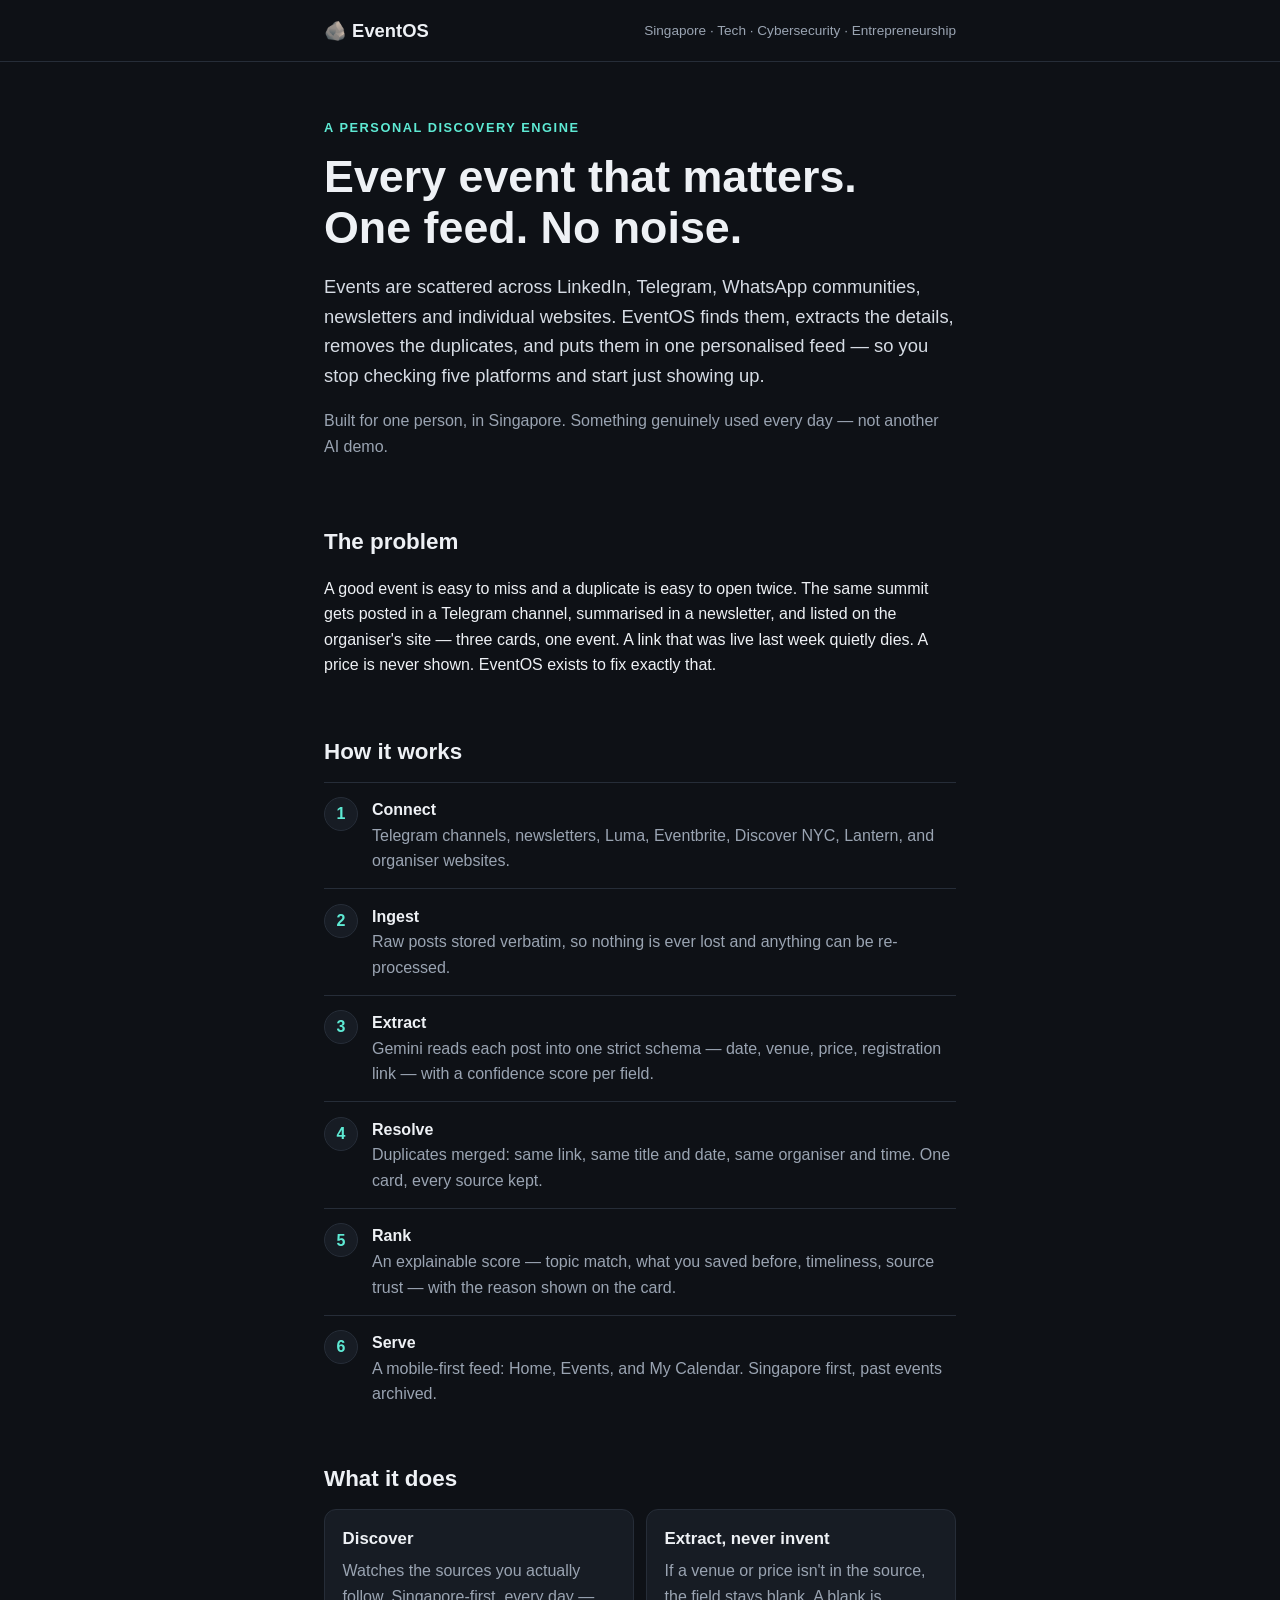
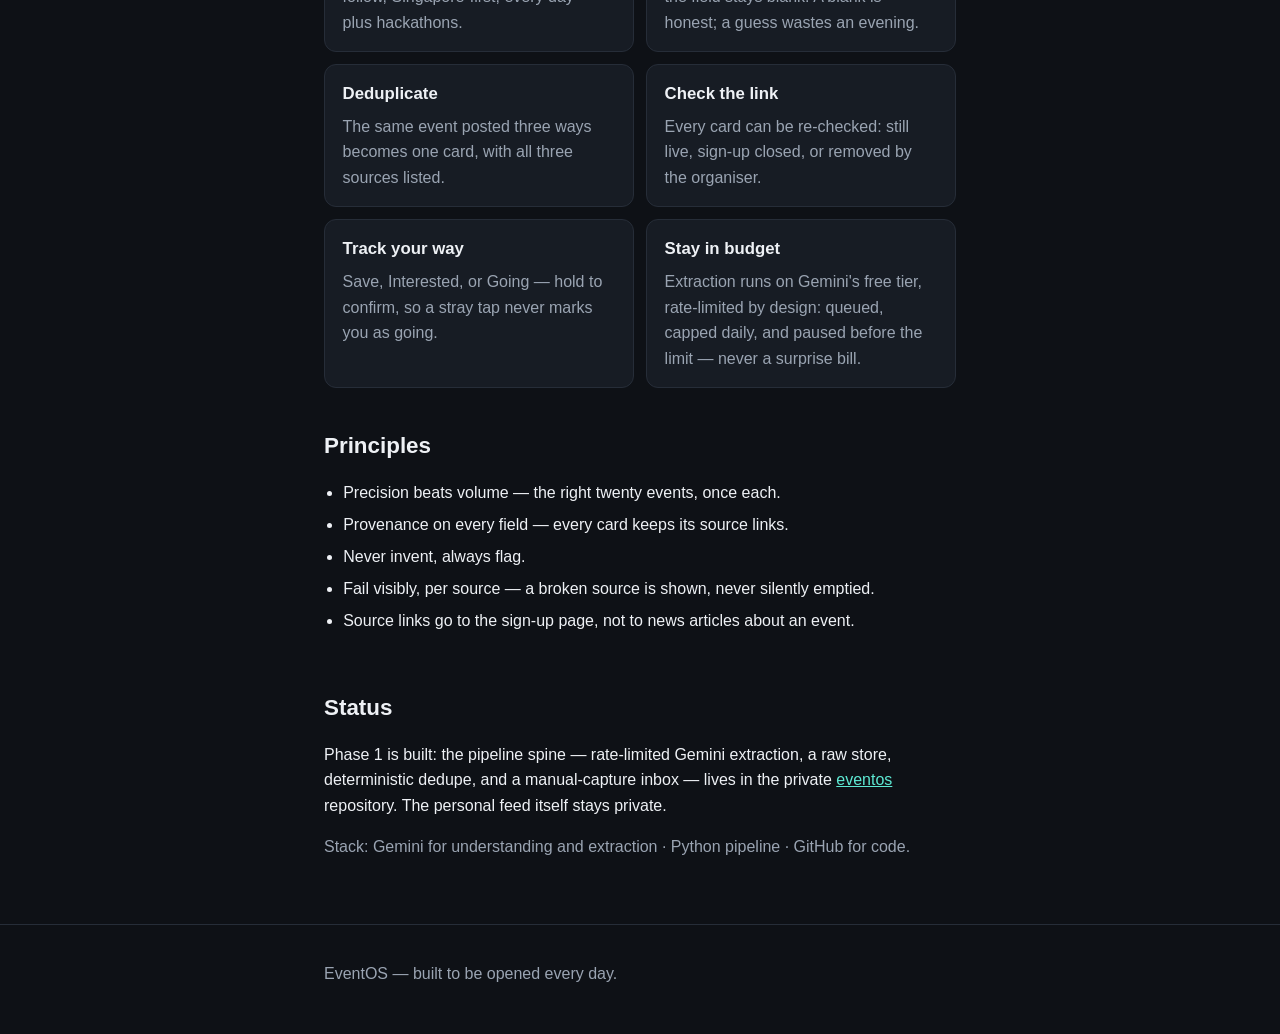
==== index.html @ 19e54bd3 "EventOS public landing page: index, styles, README" ====
<!DOCTYPE html>
<html lang="en">
<head>
  <meta charset="utf-8">
  <meta name="viewport" content="width=device-width, initial-scale=1">
  <title>EventOS — Never miss an event in Singapore</title>
  <meta name="description" content="EventOS is a personal AI-powered platform that discovers, organises and tracks tech, cybersecurity and entrepreneurship events around you in Singapore, from scattered sources into one personalised feed.">
  <link rel="stylesheet" href="styles.css">
</head>
<body>
  <header class="top">
    <div class="wrap top-inner">
      <span class="logo">🪨 EventOS</span>
      <span class="tag">Singapore · Tech · Cybersecurity · Entrepreneurship</span>
    </div>
  </header>

  <main>
    <section class="hero wrap">
      <p class="eyebrow">A personal discovery engine</p>
      <h1>Every event that matters.<br>One feed. No noise.</h1>
      <p class="lede">Events are scattered across LinkedIn, Telegram, WhatsApp communities, newsletters and individual websites. EventOS finds them, extracts the details, removes the duplicates, and puts them in one personalised feed — so you stop checking five platforms and start just showing up.</p>
      <p class="note">Built for one person, in Singapore. Something genuinely used every day — not another AI demo.</p>
    </section>

    <section class="wrap section">
      <h2>The problem</h2>
      <p>A good event is easy to miss and a duplicate is easy to open twice. The same summit gets posted in a Telegram channel, summarised in a newsletter, and listed on the organiser's site — three cards, one event. A link that was live last week quietly dies. A price is never shown. EventOS exists to fix exactly that.</p>
    </section>

    <section class="wrap section">
      <h2>How it works</h2>
      <ol class="stages">
        <li><strong>Connect</strong><span>Telegram channels, newsletters, Luma, Eventbrite, Discover NYC, Lantern, and organiser websites.</span></li>
        <li><strong>Ingest</strong><span>Raw posts stored verbatim, so nothing is ever lost and anything can be re-processed.</span></li>
        <li><strong>Extract</strong><span>Gemini reads each post into one strict schema — date, venue, price, registration link — with a confidence score per field.</span></li>
        <li><strong>Resolve</strong><span>Duplicates merged: same link, same title and date, same organiser and time. One card, every source kept.</span></li>
        <li><strong>Rank</strong><span>An explainable score — topic match, what you saved before, timeliness, source trust — with the reason shown on the card.</span></li>
        <li><strong>Serve</strong><span>A mobile-first feed: Home, Events, and My Calendar. Singapore first, past events archived.</span></li>
      </ol>
    </section>

    <section class="wrap section">
      <h2>What it does</h2>
      <div class="cards">
        <article><h3>Discover</h3><p>Watches the sources you actually follow, Singapore-first, every day — plus hackathons.</p></article>
        <article><h3>Extract, never invent</h3><p>If a venue or price isn't in the source, the field stays blank. A blank is honest; a guess wastes an evening.</p></article>
        <article><h3>Deduplicate</h3><p>The same event posted three ways becomes one card, with all three sources listed.</p></article>
        <article><h3>Check the link</h3><p>Every card can be re-checked: still live, sign-up closed, or removed by the organiser.</p></article>
        <article><h3>Track your way</h3><p>Save, Interested, or Going — hold to confirm, so a stray tap never marks you as going.</p></article>
        <article><h3>Stay in budget</h3><p>Extraction runs on Gemini's free tier, rate-limited by design: queued, capped daily, and paused before the limit — never a surprise bill.</p></article>
      </div>
    </section>

    <section class="wrap section">
      <h2>Principles</h2>
      <ul class="principles">
        <li>Precision beats volume — the right twenty events, once each.</li>
        <li>Provenance on every field — every card keeps its source links.</li>
        <li>Never invent, always flag.</li>
        <li>Fail visibly, per source — a broken source is shown, never silently emptied.</li>
        <li>Source links go to the sign-up page, not to news articles about an event.</li>
      </ul>
    </section>

    <section class="wrap section">
      <h2>Status</h2>
      <p>Phase 1 is built: the pipeline spine — rate-limited Gemini extraction, a raw store, deterministic dedupe, and a manual-capture inbox — lives in the private <a href="https://github.com/aldric-fire/eventos">eventos</a> repository. The personal feed itself stays private.</p>
      <p class="muted">Stack: Gemini for understanding and extraction · Python pipeline · GitHub for code.</p>
    </section>
  </main>

  <footer>
    <div class="wrap">
      <p>EventOS — built to be opened every day.</p>
    </div>
  </footer>
</body>
</html>
---- styles.css ----
:root {
  --bg: #0e1116;
  --card: #171c24;
  --text: #eef1f5;
  --muted: #9aa4b2;
  --accent: #5eead4;
  --line: #262d38;
}
* { box-sizing: border-box; }
body {
  margin: 0;
  background: var(--bg);
  color: var(--text);
  font-family: -apple-system, BlinkMacSystemFont, "Segoe UI", Roboto, Helvetica, Arial, sans-serif;
  line-height: 1.6;
}
a { color: var(--accent); }
.wrap { max-width: 42rem; margin: 0 auto; padding: 0 1.25rem; }
.top { border-bottom: 1px solid var(--line); }
.top-inner {
  display: flex;
  justify-content: space-between;
  align-items: center;
  gap: 1rem;
  padding-top: 1rem;
  padding-bottom: 1rem;
}
.logo { font-weight: 700; font-size: 1.15rem; }
.tag { color: var(--muted); font-size: 0.85rem; text-align: right; }
.hero { padding: 3.5rem 1.25rem 1rem; }
.eyebrow {
  color: var(--accent);
  text-transform: uppercase;
  letter-spacing: 0.12em;
  font-size: 0.8rem;
  font-weight: 700;
  margin: 0 0 0.75rem;
}
h1 { font-size: 2.4rem; line-height: 1.15; margin: 0 0 1rem; }
.lede { font-size: 1.15rem; color: #d6dce4; }
.note { color: var(--muted); }
.section { padding: 2rem 1.25rem 0.5rem; }
h2 { font-size: 1.4rem; margin: 0 0 0.75rem; }
.stages { list-style: none; padding: 0; margin: 0; counter-reset: stage; }
.stages li {
  counter-increment: stage;
  padding: 0.9rem 0 0.9rem 3rem;
  border-top: 1px solid var(--line);
  position: relative;
}
.stages li::before {
  content: counter(stage);
  position: absolute;
  left: 0;
  top: 0.9rem;
  width: 2rem;
  height: 2rem;
  border-radius: 50%;
  background: var(--card);
  border: 1px solid var(--line);
  color: var(--accent);
  font-weight: 700;
  display: flex;
  align-items: center;
  justify-content: center;
}
.stages strong { display: block; }
.stages span { color: var(--muted); }
.cards {
  display: grid;
  grid-template-columns: 1fr;
  gap: 0.75rem;
}
.cards article {
  background: var(--card);
  border: 1px solid var(--line);
  border-radius: 0.75rem;
  padding: 1rem 1.1rem;
}
.cards h3 { margin: 0 0 0.35rem; font-size: 1.05rem; }
.cards p { margin: 0; color: var(--muted); }
.principles { padding-left: 1.2rem; }
.principles li { margin-bottom: 0.4rem; }
.muted { color: var(--muted); }
footer {
  border-top: 1px solid var(--line);
  margin-top: 2.5rem;
  padding: 1.25rem 0 2rem;
  color: var(--muted);
}
@media (min-width: 640px) {
  .cards { grid-template-columns: 1fr 1fr; }
  h1 { font-size: 2.8rem; }
}
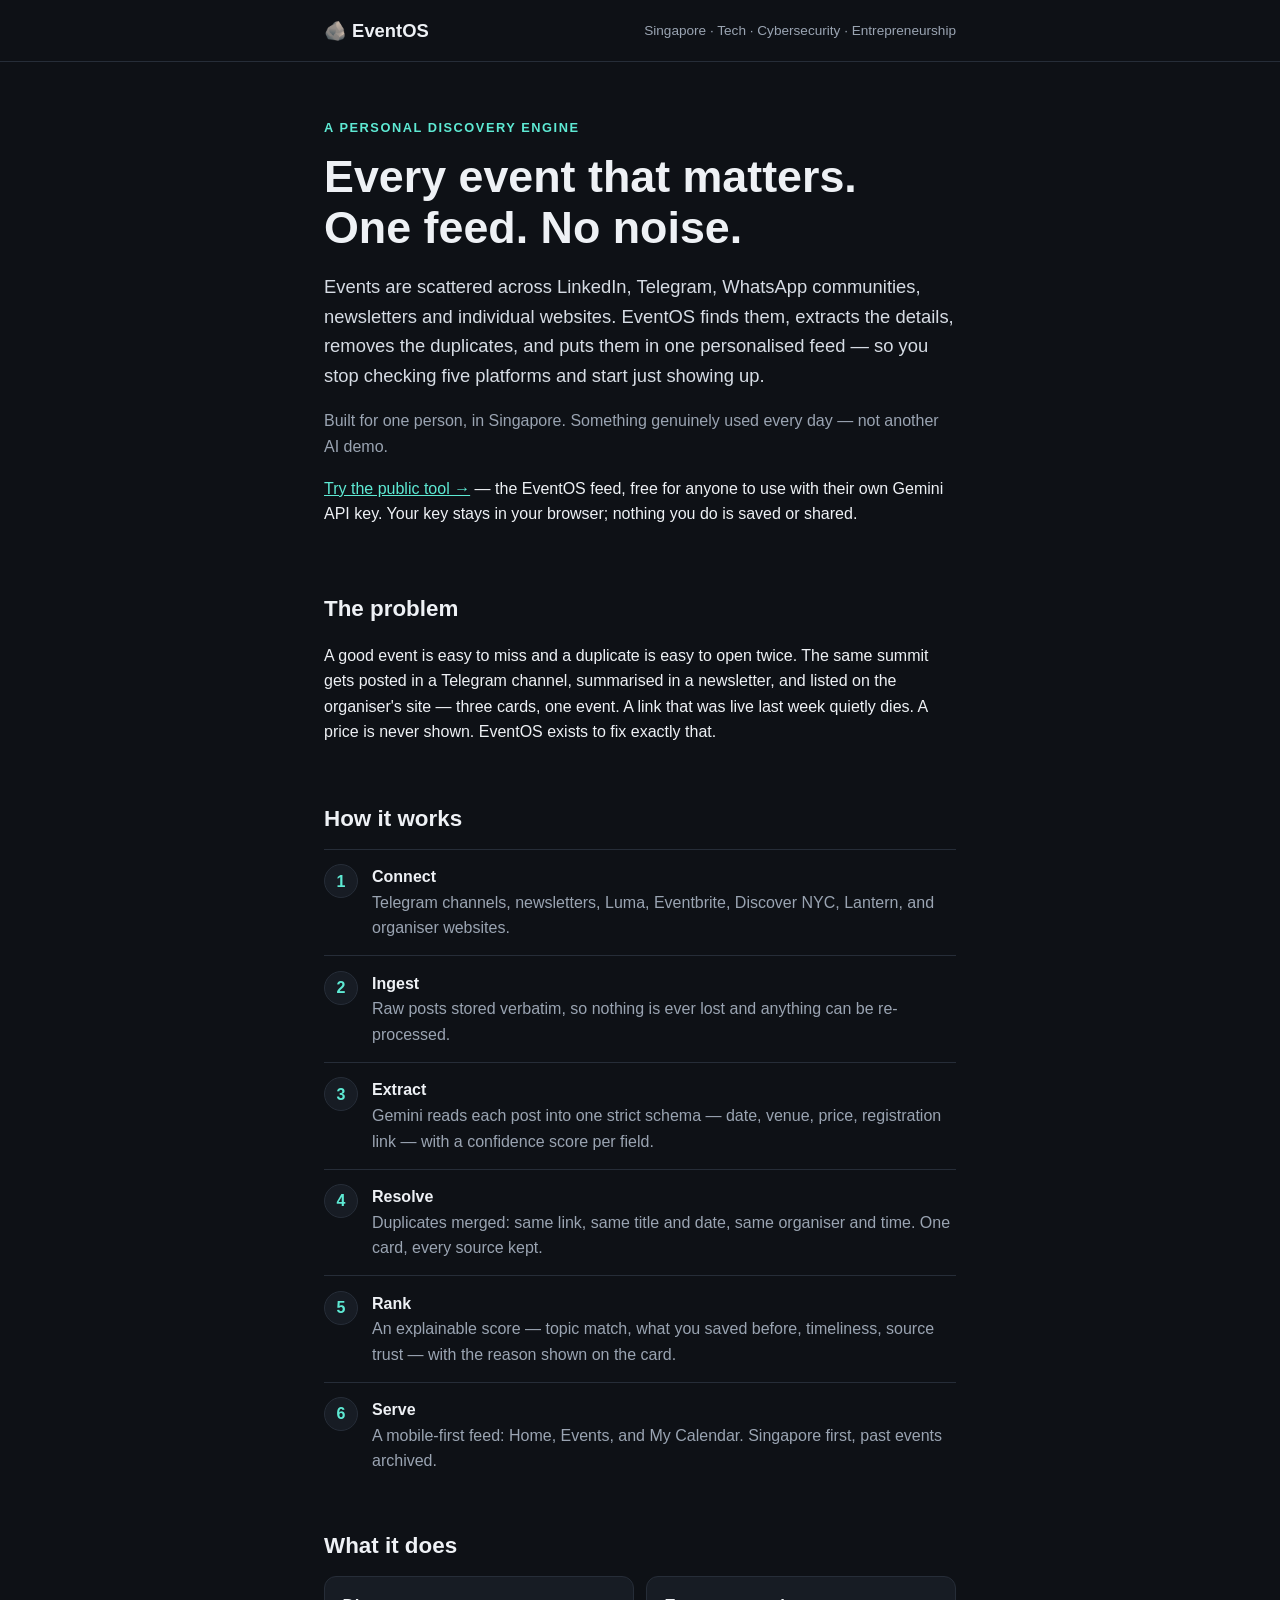
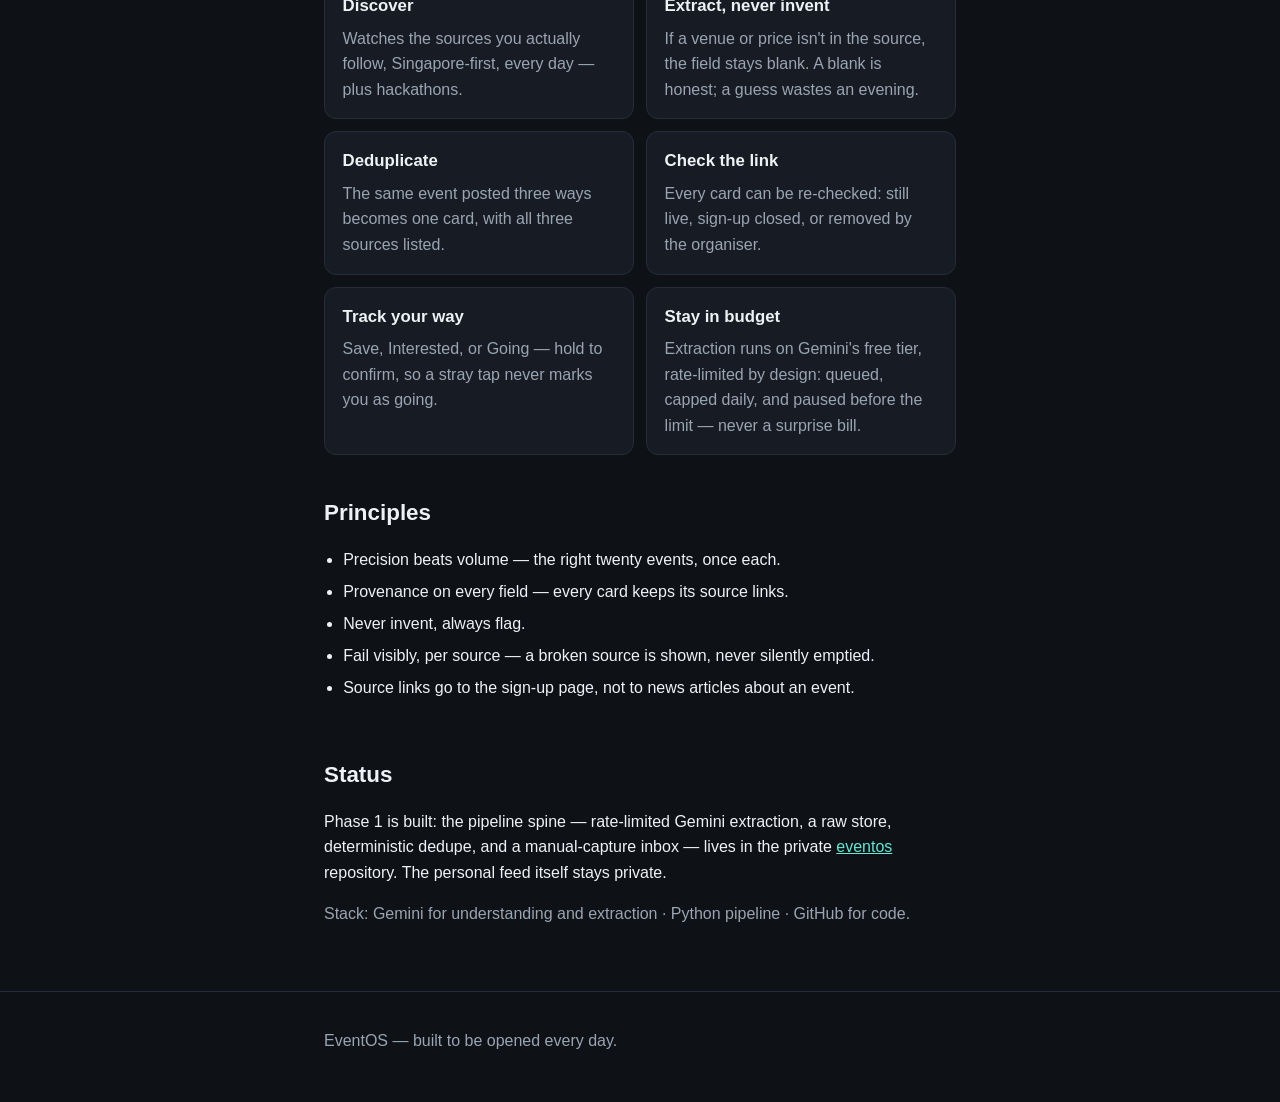
==== commit 9c5cc48b: "Add public EventOS tool (feed.html) and link it from the landing page" ====
--- a/index.html
+++ b/index.html
@@ -21,6 +21,7 @@
       <h1>Every event that matters.<br>One feed. No noise.</h1>
       <p class="lede">Events are scattered across LinkedIn, Telegram, WhatsApp communities, newsletters and individual websites. EventOS finds them, extracts the details, removes the duplicates, and puts them in one personalised feed — so you stop checking five platforms and start just showing up.</p>
       <p class="note">Built for one person, in Singapore. Something genuinely used every day — not another AI demo.</p>
+      <p><a href="feed.html">Try the public tool →</a> — the EventOS feed, free for anyone to use with their own Gemini API key. Your key stays in your browser; nothing you do is saved or shared.</p>
     </section>
 
     <section class="wrap section">
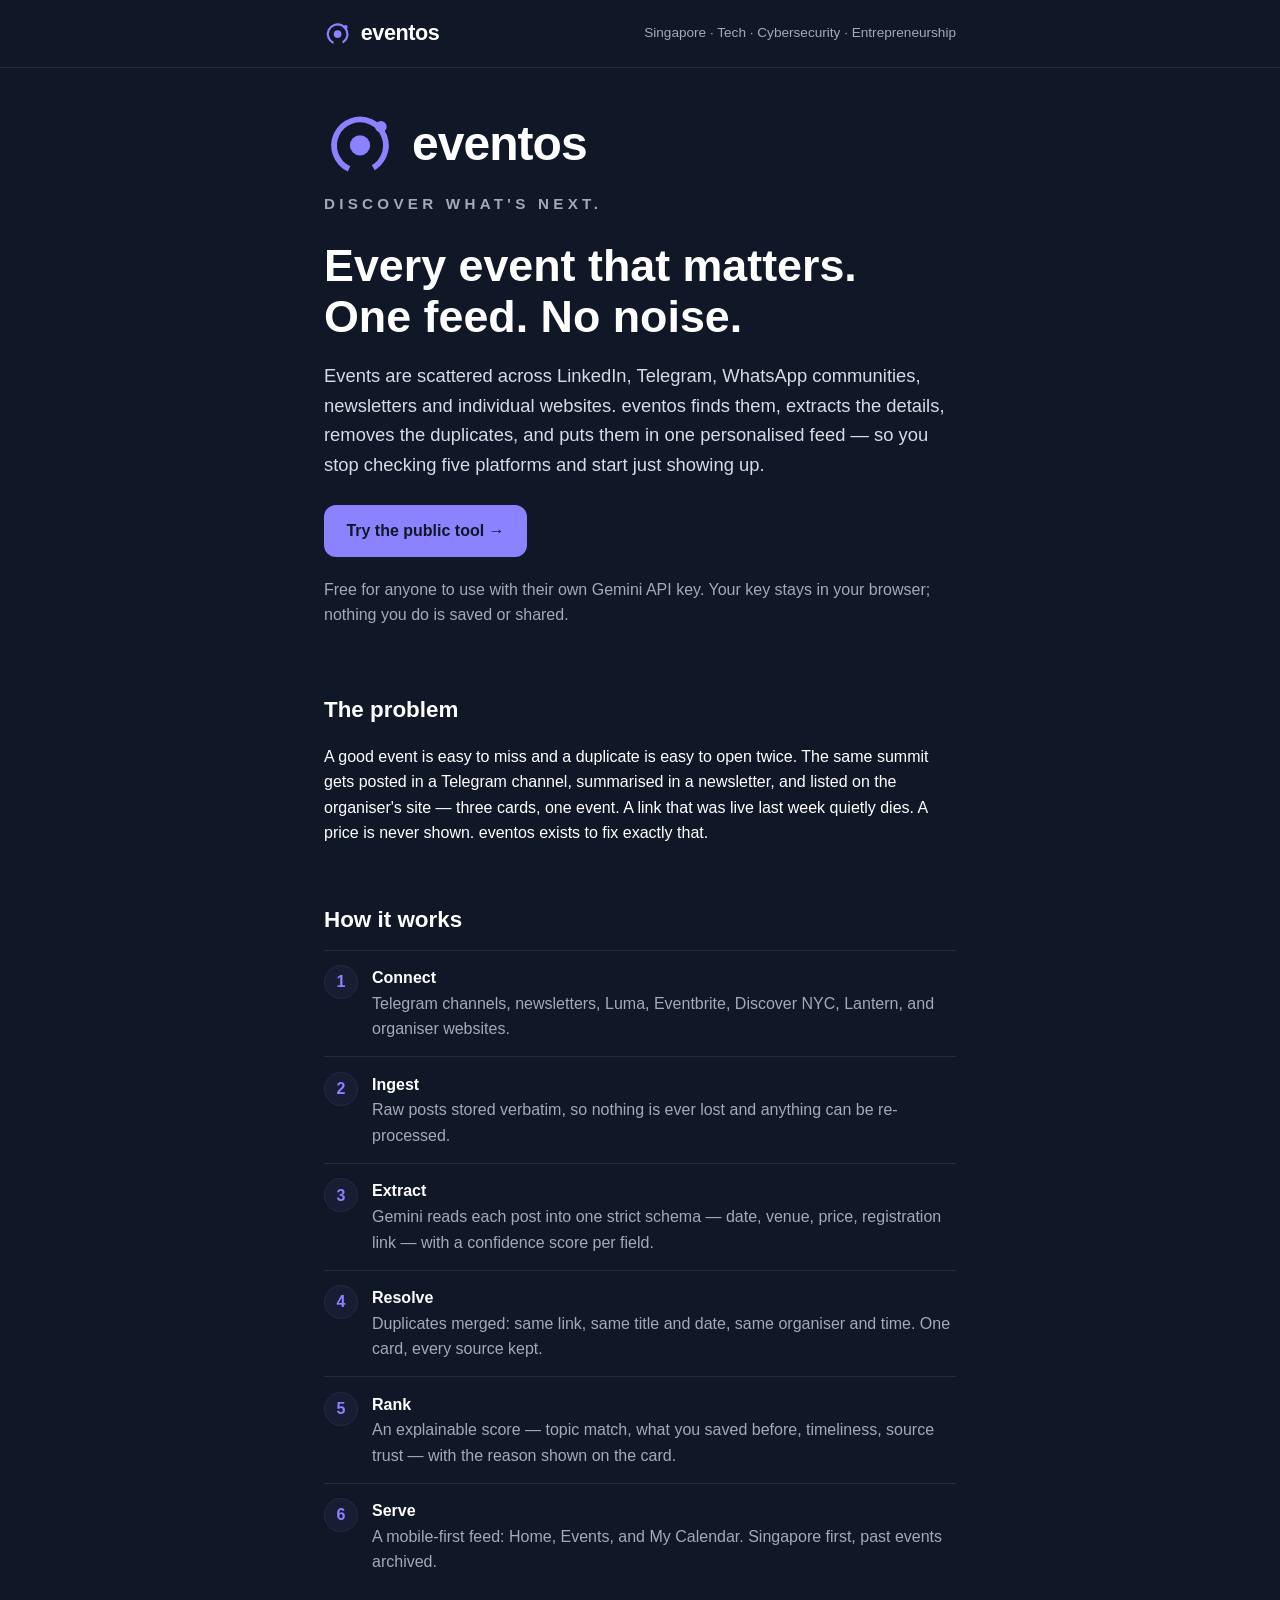
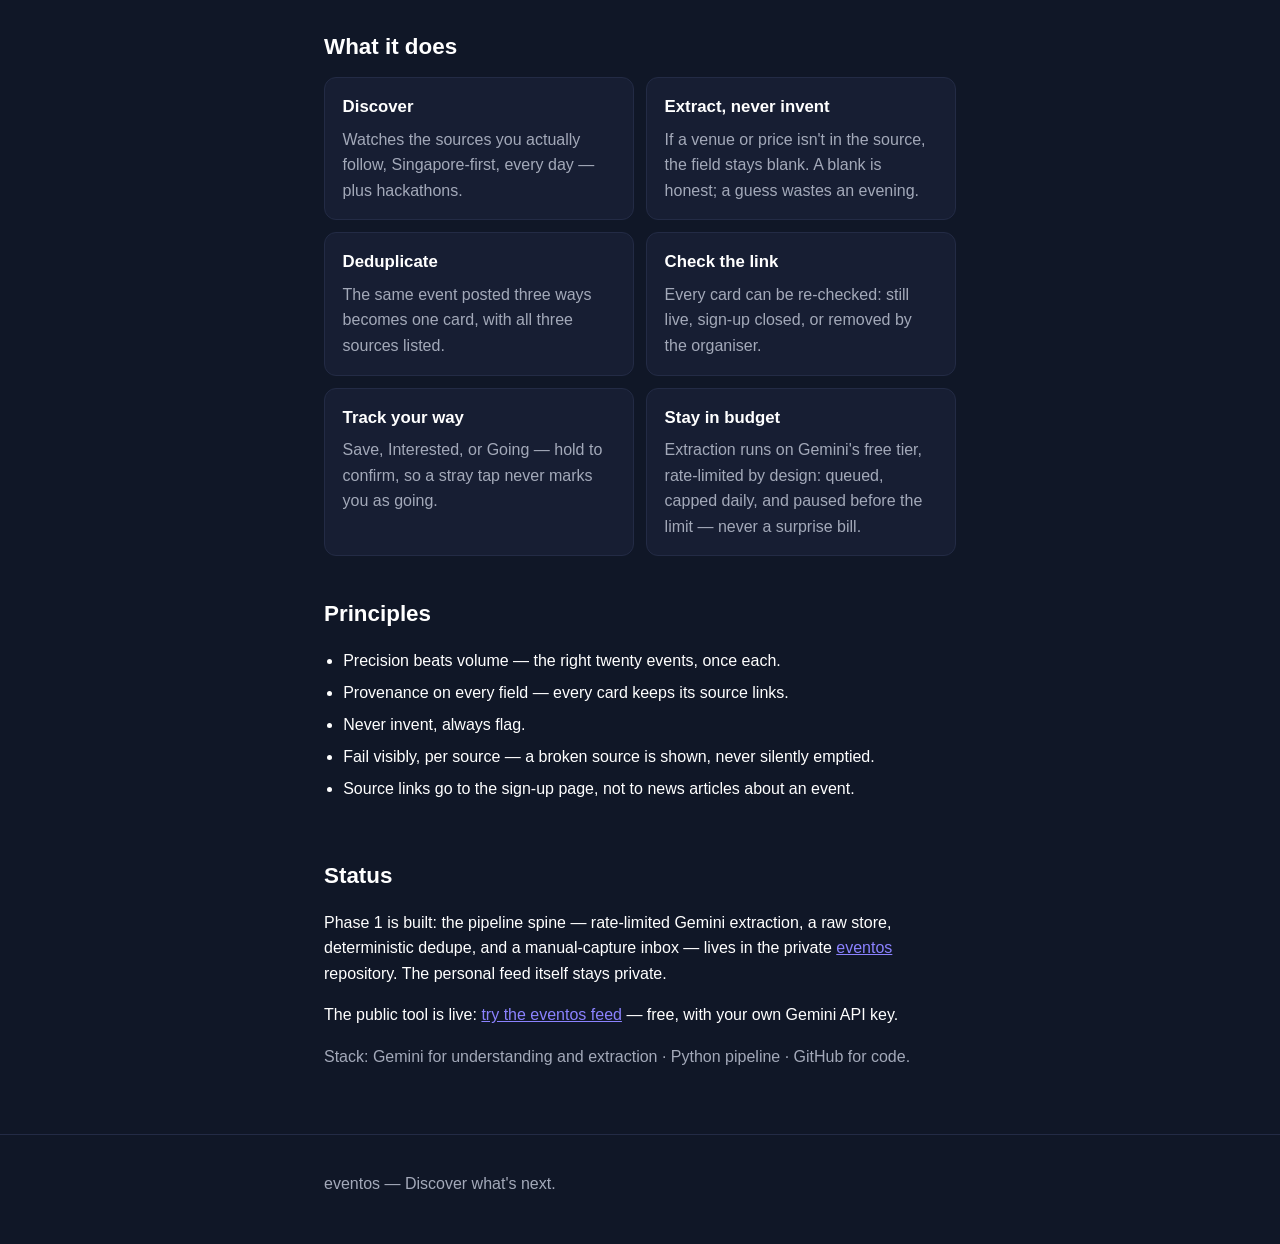
==== commit 35ba1641: "Rebrand site to the eventos logo: dark navy #101727, orbit purple #8B82FF, Discover what's next" ====
--- a/index.html
+++ b/index.html
@@ -3,30 +3,38 @@
 <head>
   <meta charset="utf-8">
   <meta name="viewport" content="width=device-width, initial-scale=1">
-  <title>EventOS — Never miss an event in Singapore</title>
-  <meta name="description" content="EventOS is a personal AI-powered platform that discovers, organises and tracks tech, cybersecurity and entrepreneurship events around you in Singapore, from scattered sources into one personalised feed.">
+  <title>eventos — Discover what's next.</title>
+  <meta name="description" content="eventos is a personal AI-powered platform that discovers, organises and tracks tech, cybersecurity and entrepreneurship events around you in Singapore, from scattered sources into one personalised feed. Discover what's next.">
+  <link rel="icon" href="data:image/svg+xml,%3Csvg xmlns='http://www.w3.org/2000/svg' viewBox='0 0 100 100'%3E%3Crect width='100' height='100' fill='%23101727'/%3E%3Ccircle cx='50' cy='52' r='36' fill='none' stroke='%238b82ff' stroke-width='8' stroke-dasharray='190 36' transform='rotate(115 50 52)'/%3E%3Ccircle cx='79' cy='26' r='8' fill='%238b82ff'/%3E%3Ccircle cx='50' cy='52' r='14' fill='%238b82ff'/%3E%3C/svg%3E">
   <link rel="stylesheet" href="styles.css">
 </head>
 <body>
   <header class="top">
     <div class="wrap top-inner">
-      <span class="logo">🪨 EventOS</span>
+      <span class="brand">
+        <svg viewBox="0 0 100 100" aria-hidden="true"><circle cx="50" cy="52" r="36" fill="none" stroke="#8b82ff" stroke-width="8" stroke-dasharray="190 36" transform="rotate(115 50 52)"/><circle cx="79" cy="26" r="8" fill="#8b82ff"/><circle cx="50" cy="52" r="14" fill="#8b82ff"/></svg>
+        <span class="wordmark">eventos</span>
+      </span>
       <span class="tag">Singapore · Tech · Cybersecurity · Entrepreneurship</span>
     </div>
   </header>
 
   <main>
     <section class="hero wrap">
-      <p class="eyebrow">A personal discovery engine</p>
+      <div class="lockup">
+        <svg viewBox="0 0 100 100" aria-hidden="true"><circle cx="50" cy="52" r="36" fill="none" stroke="#8b82ff" stroke-width="8" stroke-dasharray="190 36" transform="rotate(115 50 52)"/><circle cx="79" cy="26" r="8" fill="#8b82ff"/><circle cx="50" cy="52" r="14" fill="#8b82ff"/></svg>
+        <span class="lockup-word">eventos</span>
+      </div>
+      <p class="tagline">Discover what's next.</p>
       <h1>Every event that matters.<br>One feed. No noise.</h1>
-      <p class="lede">Events are scattered across LinkedIn, Telegram, WhatsApp communities, newsletters and individual websites. EventOS finds them, extracts the details, removes the duplicates, and puts them in one personalised feed — so you stop checking five platforms and start just showing up.</p>
-      <p class="note">Built for one person, in Singapore. Something genuinely used every day — not another AI demo.</p>
-      <p><a href="feed.html">Try the public tool →</a> — the EventOS feed, free for anyone to use with their own Gemini API key. Your key stays in your browser; nothing you do is saved or shared.</p>
+      <p class="lede">Events are scattered across LinkedIn, Telegram, WhatsApp communities, newsletters and individual websites. eventos finds them, extracts the details, removes the duplicates, and puts them in one personalised feed — so you stop checking five platforms and start just showing up.</p>
+      <p><a class="cta" href="feed.html">Try the public tool →</a></p>
+      <p class="note">Free for anyone to use with their own Gemini API key. Your key stays in your browser; nothing you do is saved or shared.</p>
     </section>
 
     <section class="wrap section">
       <h2>The problem</h2>
-      <p>A good event is easy to miss and a duplicate is easy to open twice. The same summit gets posted in a Telegram channel, summarised in a newsletter, and listed on the organiser's site — three cards, one event. A link that was live last week quietly dies. A price is never shown. EventOS exists to fix exactly that.</p>
+      <p>A good event is easy to miss and a duplicate is easy to open twice. The same summit gets posted in a Telegram channel, summarised in a newsletter, and listed on the organiser's site — three cards, one event. A link that was live last week quietly dies. A price is never shown. eventos exists to fix exactly that.</p>
     </section>
 
     <section class="wrap section">
@@ -67,13 +75,14 @@
     <section class="wrap section">
       <h2>Status</h2>
       <p>Phase 1 is built: the pipeline spine — rate-limited Gemini extraction, a raw store, deterministic dedupe, and a manual-capture inbox — lives in the private <a href="https://github.com/aldric-fire/eventos">eventos</a> repository. The personal feed itself stays private.</p>
+      <p>The public tool is live: <a href="feed.html">try the eventos feed</a> — free, with your own Gemini API key.</p>
       <p class="muted">Stack: Gemini for understanding and extraction · Python pipeline · GitHub for code.</p>
     </section>
   </main>
 
   <footer>
     <div class="wrap">
-      <p>EventOS — built to be opened every day.</p>
+      <p>eventos — Discover what's next.</p>
     </div>
   </footer>
 </body>
--- a/styles.css
+++ b/styles.css
@@ -1,10 +1,11 @@
 :root {
-  --bg: #0e1116;
-  --card: #171c24;
-  --text: #eef1f5;
-  --muted: #9aa4b2;
-  --accent: #5eead4;
-  --line: #262d38;
+  --bg: #101727;
+  --surface: #171e33;
+  --text: #ffffff;
+  --muted: #a3a9b9;
+  --accent: #8b82ff;
+  --accent-ink: #101727;
+  --line: #232b45;
 }
 * { box-sizing: border-box; }
 body {
@@ -25,20 +26,36 @@
   padding-top: 1rem;
   padding-bottom: 1rem;
 }
-.logo { font-weight: 700; font-size: 1.15rem; }
+.brand { display: flex; align-items: center; gap: 0.6rem; }
+.brand svg { width: 1.7rem; height: 1.7rem; flex: none; }
+.wordmark { font-weight: 800; font-size: 1.35rem; letter-spacing: -0.02em; }
 .tag { color: var(--muted); font-size: 0.85rem; text-align: right; }
-.hero { padding: 3.5rem 1.25rem 1rem; }
-.eyebrow {
-  color: var(--accent);
+.hero { padding: 2.5rem 1.25rem 1rem; }
+.lockup { display: flex; align-items: center; gap: 1rem; margin: 0 0 0.75rem; }
+.lockup svg { width: 4.5rem; height: 4.5rem; flex: none; }
+.lockup-word { font-size: 3rem; font-weight: 800; letter-spacing: -0.02em; line-height: 1; }
+.tagline {
+  color: var(--muted);
   text-transform: uppercase;
-  letter-spacing: 0.12em;
-  font-size: 0.8rem;
-  font-weight: 700;
-  margin: 0 0 0.75rem;
+  letter-spacing: 0.28em;
+  font-weight: 600;
+  font-size: 0.95rem;
+  margin: 0 0 1.5rem;
 }
 h1 { font-size: 2.4rem; line-height: 1.15; margin: 0 0 1rem; }
 .lede { font-size: 1.15rem; color: #d6dce4; }
 .note { color: var(--muted); }
+.cta {
+  display: inline-block;
+  background: var(--accent);
+  color: var(--accent-ink);
+  font-weight: 800;
+  text-decoration: none;
+  padding: 0.8rem 1.4rem;
+  border-radius: 0.75rem;
+  margin: 0.5rem 0 0.25rem;
+}
+.cta:hover { opacity: 0.9; }
 .section { padding: 2rem 1.25rem 0.5rem; }
 h2 { font-size: 1.4rem; margin: 0 0 0.75rem; }
 .stages { list-style: none; padding: 0; margin: 0; counter-reset: stage; }
@@ -56,7 +73,7 @@
   width: 2rem;
   height: 2rem;
   border-radius: 50%;
-  background: var(--card);
+  background: var(--surface);
   border: 1px solid var(--line);
   color: var(--accent);
   font-weight: 700;
@@ -72,7 +89,7 @@
   gap: 0.75rem;
 }
 .cards article {
-  background: var(--card);
+  background: var(--surface);
   border: 1px solid var(--line);
   border-radius: 0.75rem;
   padding: 1rem 1.1rem;
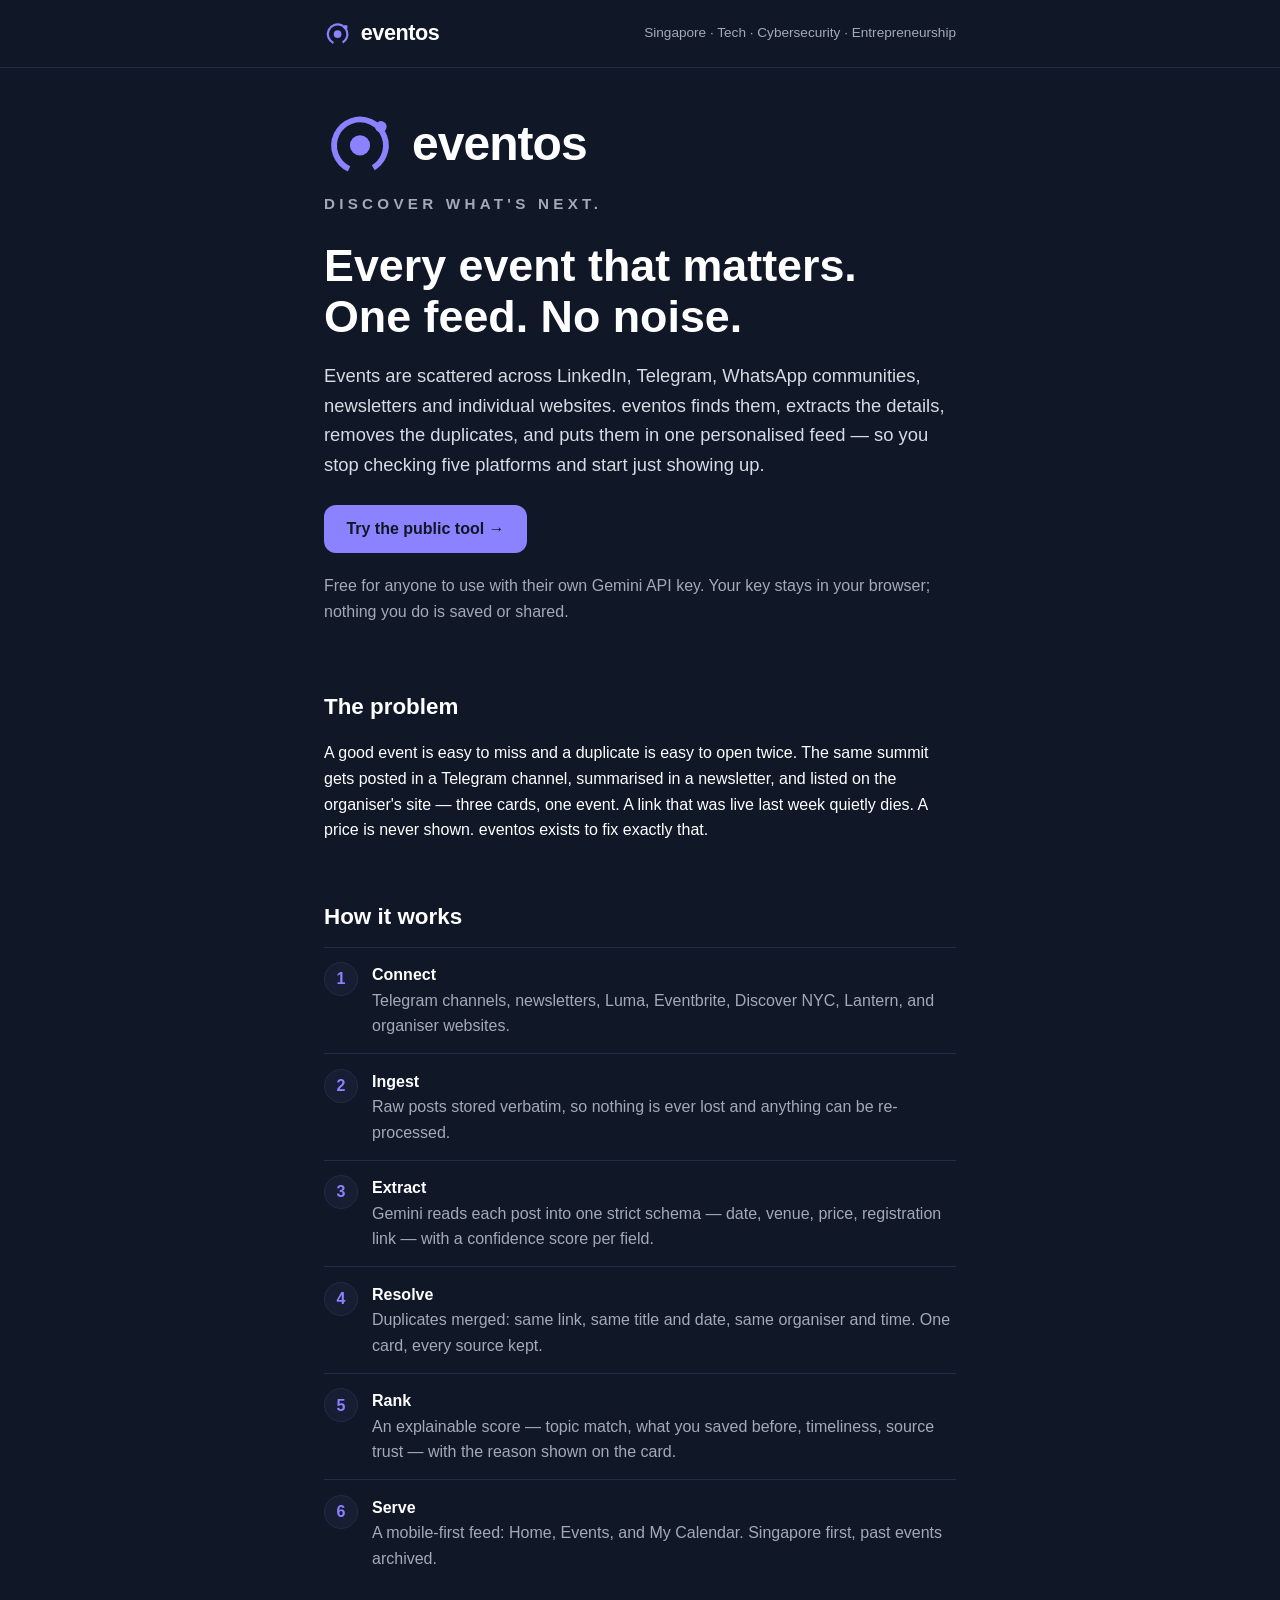
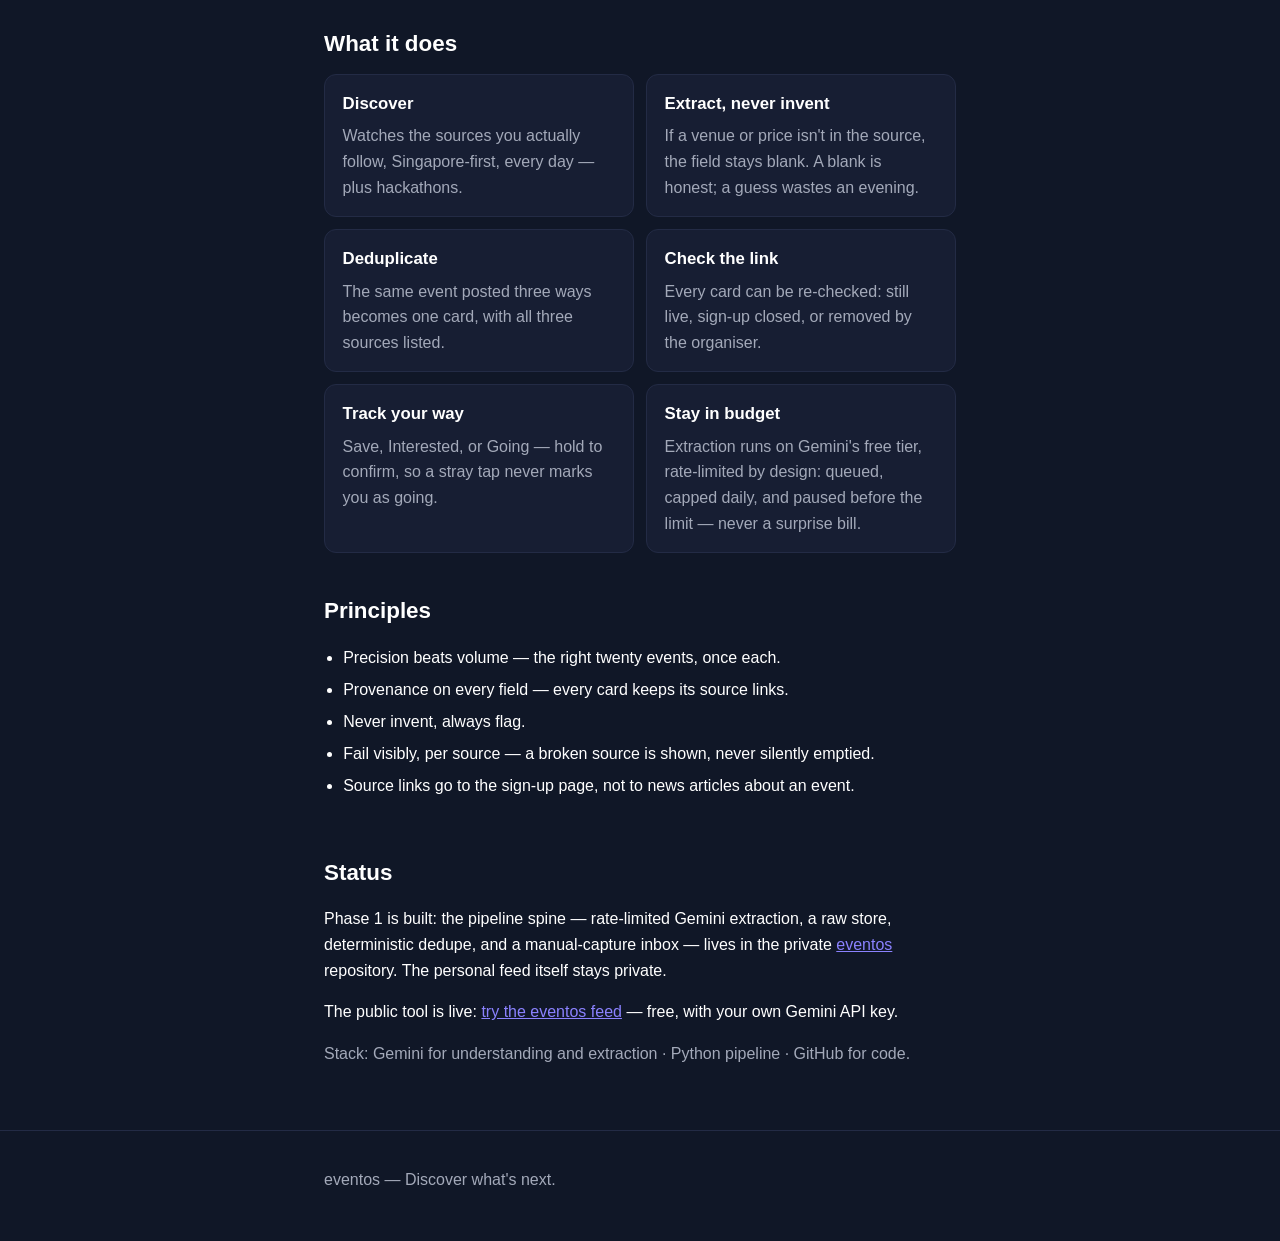
==== commit e9061da9: "WCAG 2.1 AA: public tool accessibility fixes and landing page focus/skip-link/44px CTA" ====
--- a/index.html
+++ b/index.html
@@ -9,6 +9,7 @@
   <link rel="stylesheet" href="styles.css">
 </head>
 <body>
+  <a class="skip-link" href="#main">Skip to main content</a>
   <header class="top">
     <div class="wrap top-inner">
       <span class="brand">
@@ -19,7 +20,7 @@
     </div>
   </header>
 
-  <main>
+  <main id="main">
     <section class="hero wrap">
       <div class="lockup">
         <svg viewBox="0 0 100 100" aria-hidden="true"><circle cx="50" cy="52" r="36" fill="none" stroke="#8b82ff" stroke-width="8" stroke-dasharray="190 36" transform="rotate(115 50 52)"/><circle cx="79" cy="26" r="8" fill="#8b82ff"/><circle cx="50" cy="52" r="14" fill="#8b82ff"/></svg>
--- a/styles.css
+++ b/styles.css
@@ -16,6 +16,24 @@
   line-height: 1.6;
 }
 a { color: var(--accent); }
+a:focus-visible, button:focus-visible {
+  outline: 3px solid var(--accent);
+  outline-offset: 2px;
+  border-radius: 0.25rem;
+}
+.skip-link {
+  position: absolute;
+  left: 1rem;
+  top: -4rem;
+  background: var(--accent);
+  color: var(--accent-ink);
+  font-weight: 800;
+  padding: 0.75rem 1rem;
+  border-radius: 0.5rem;
+  z-index: 10;
+  transition: top 0.15s ease;
+}
+.skip-link:focus { top: 0.75rem; }
 .wrap { max-width: 42rem; margin: 0 auto; padding: 0 1.25rem; }
 .top { border-bottom: 1px solid var(--line); }
 .top-inner {
@@ -54,6 +72,8 @@
   padding: 0.8rem 1.4rem;
   border-radius: 0.75rem;
   margin: 0.5rem 0 0.25rem;
+  min-height: 44px;
+  line-height: 1.4;
 }
 .cta:hover { opacity: 0.9; }
 .section { padding: 2rem 1.25rem 0.5rem; }
